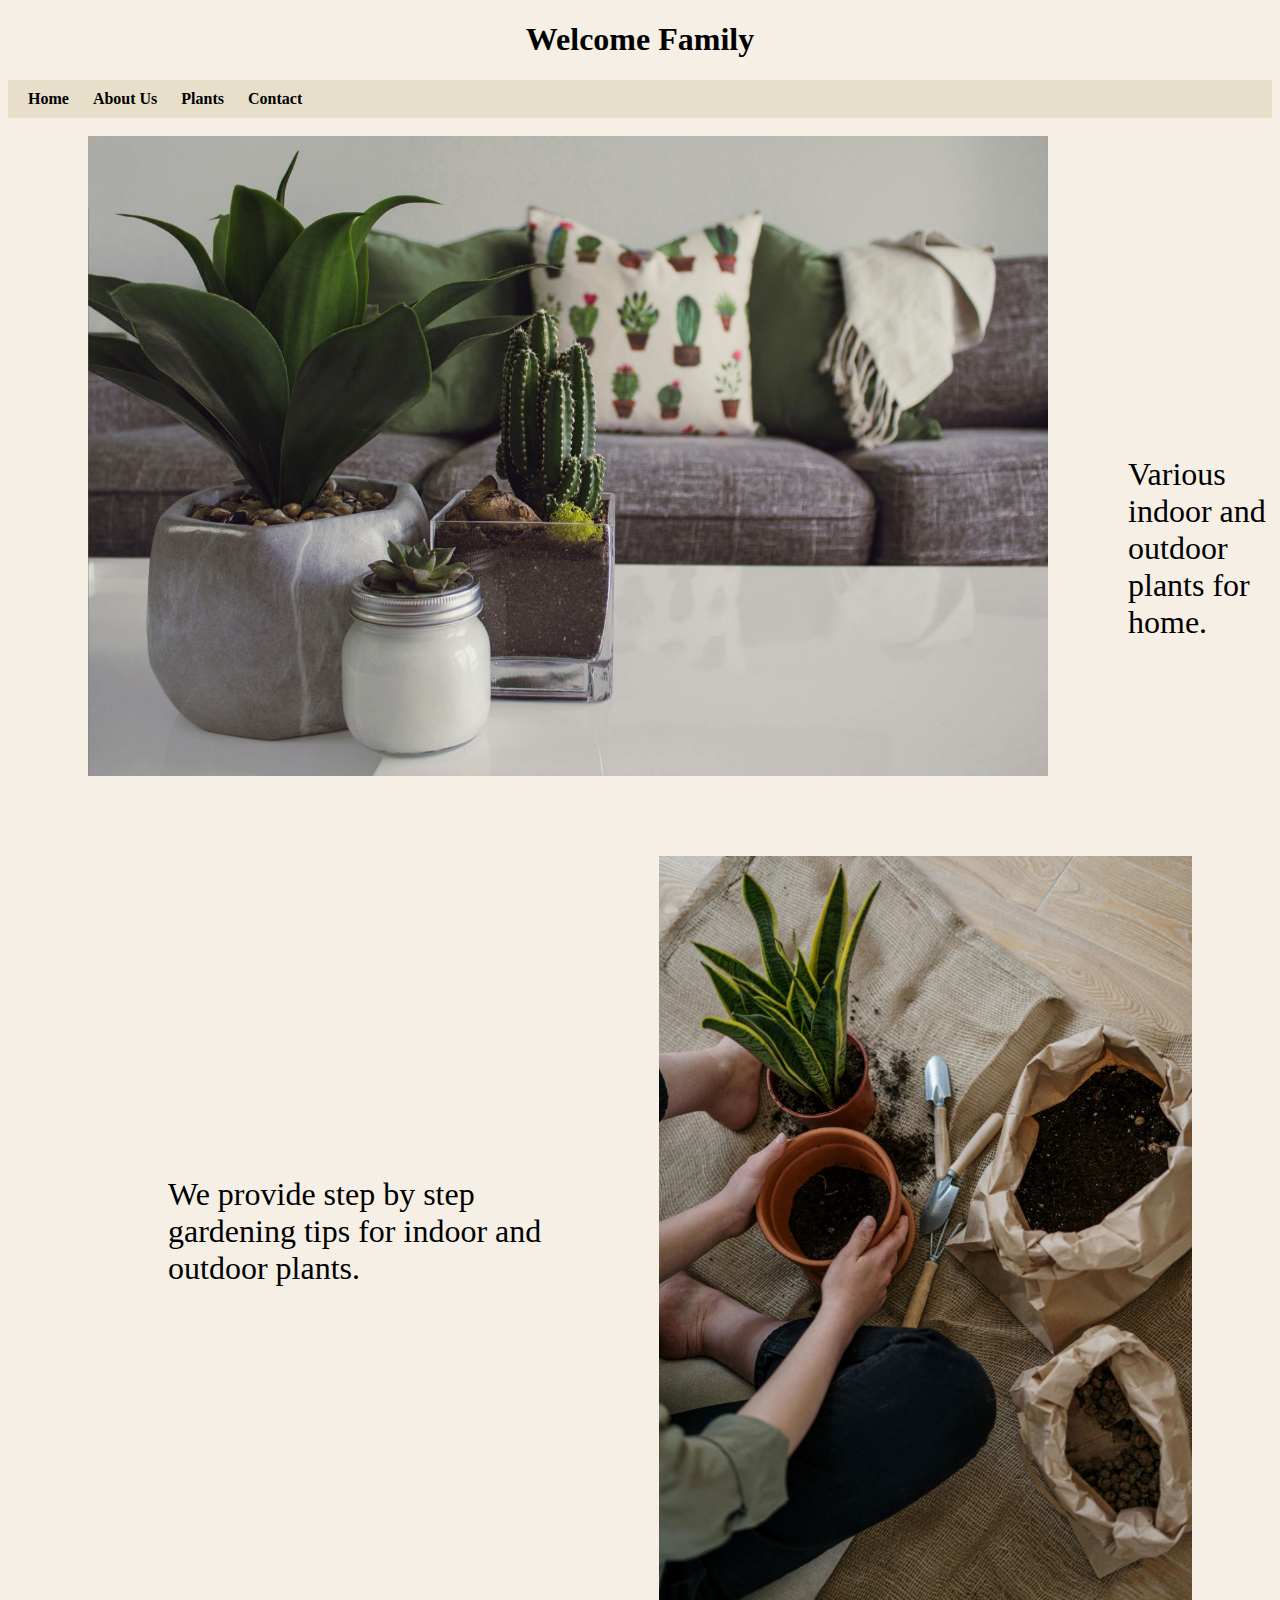
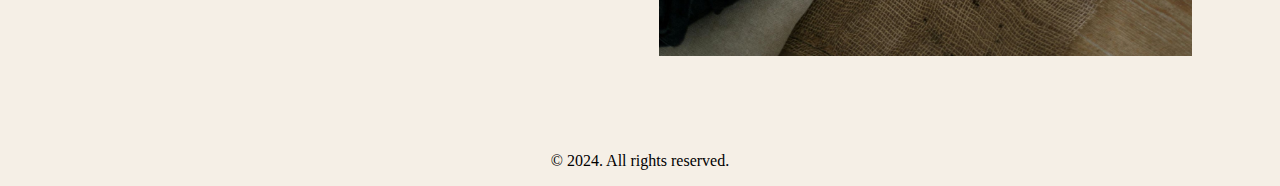
==== index.html @ 289990fc "Add files via upload" ====
<!DOCTYPE html>
<html lang="en">
<head>
    <meta charset="UTF-8">
    <meta name="viewport" content="width=device-width, initial-scale=1.0">
    <title>Gardentips.com</title>
    <link rel="stylesheet" href="./style.css">
</head>
<body>
    <h1 id="head">Welcome Family</h1>
    <nav>
        <ul>
          <li><a href="./index.html">Home</a></li>
          <li><a href="./public/about.html">About Us</a></li>
          <li><a href="./public/plants.html">Plants</a></li>
          <li><a href="./public/contact.html">Contact</a></li>
        </ul>
      </nav>
    <br>
    
  
    <div class="first-image">
        <img src="./assets/images/web1.jpg" alt="Indoor Plants">
        <p>Various indoor and outdoor plants for home.</p>
    </div>
    
    <div class="second-image">
        <img src="./assets/images/web2.jpg" alt="Gardening Tips">
        <p>We provide step by step gardening tips for indoor and outdoor plants.</p>
    </div>

    <footer>
        <p>&copy; 2024. All rights reserved.</p>
    </footer>
</body>
</html>
---- style.css ----
html {
    font-size: 1rem;
    font-family: 'Avenir Next LT Pro',Times New Roman, serif;
    background-color: #F5EFE6;
    
}


#head {
    text-align: center;
}

nav {
    background-color: #E8DFCA;  
    display: flex;  
    justify-content: space-between;  
    padding: 10px 20px; 
  }
  
  nav ul {
    list-style: none;  
    margin: 0;  
    padding: 0;  
  }
  
  nav li {
    display: inline-block;  
    margin-right: 20px;  
  }
  
  nav a {
    text-decoration: none;
    color: black;  
    font-weight: bold;  
  }
  
  nav a:hover {  
    color: #4F6F52;  
  }


  .first-image {
    overflow: hidden;  
  }
  
  .first-image img {
    float: left;  
    margin: 0 5rem 5rem 5rem; 
    max-width: 60rem;
    max-height: 50rem;
  }
  
  .first-image p {
    padding-top: 10rem;
    margin: 10rem 0 10rem 10rem; 
    font-size: 2rem;
  }

  .second-image {
    overflow: hidden;  
  }
  
  .second-image img {
    float: right;  
    margin: 0 5rem 5rem 5rem;  
    max-width: 60rem;
    max-height: 50rem;
  }
  
  .second-image p {
    padding-top: 10rem;
    font-size: 2rem;
    margin: 10rem 0 10rem 10rem; 
  }

  footer {
    text-align: center;
  }
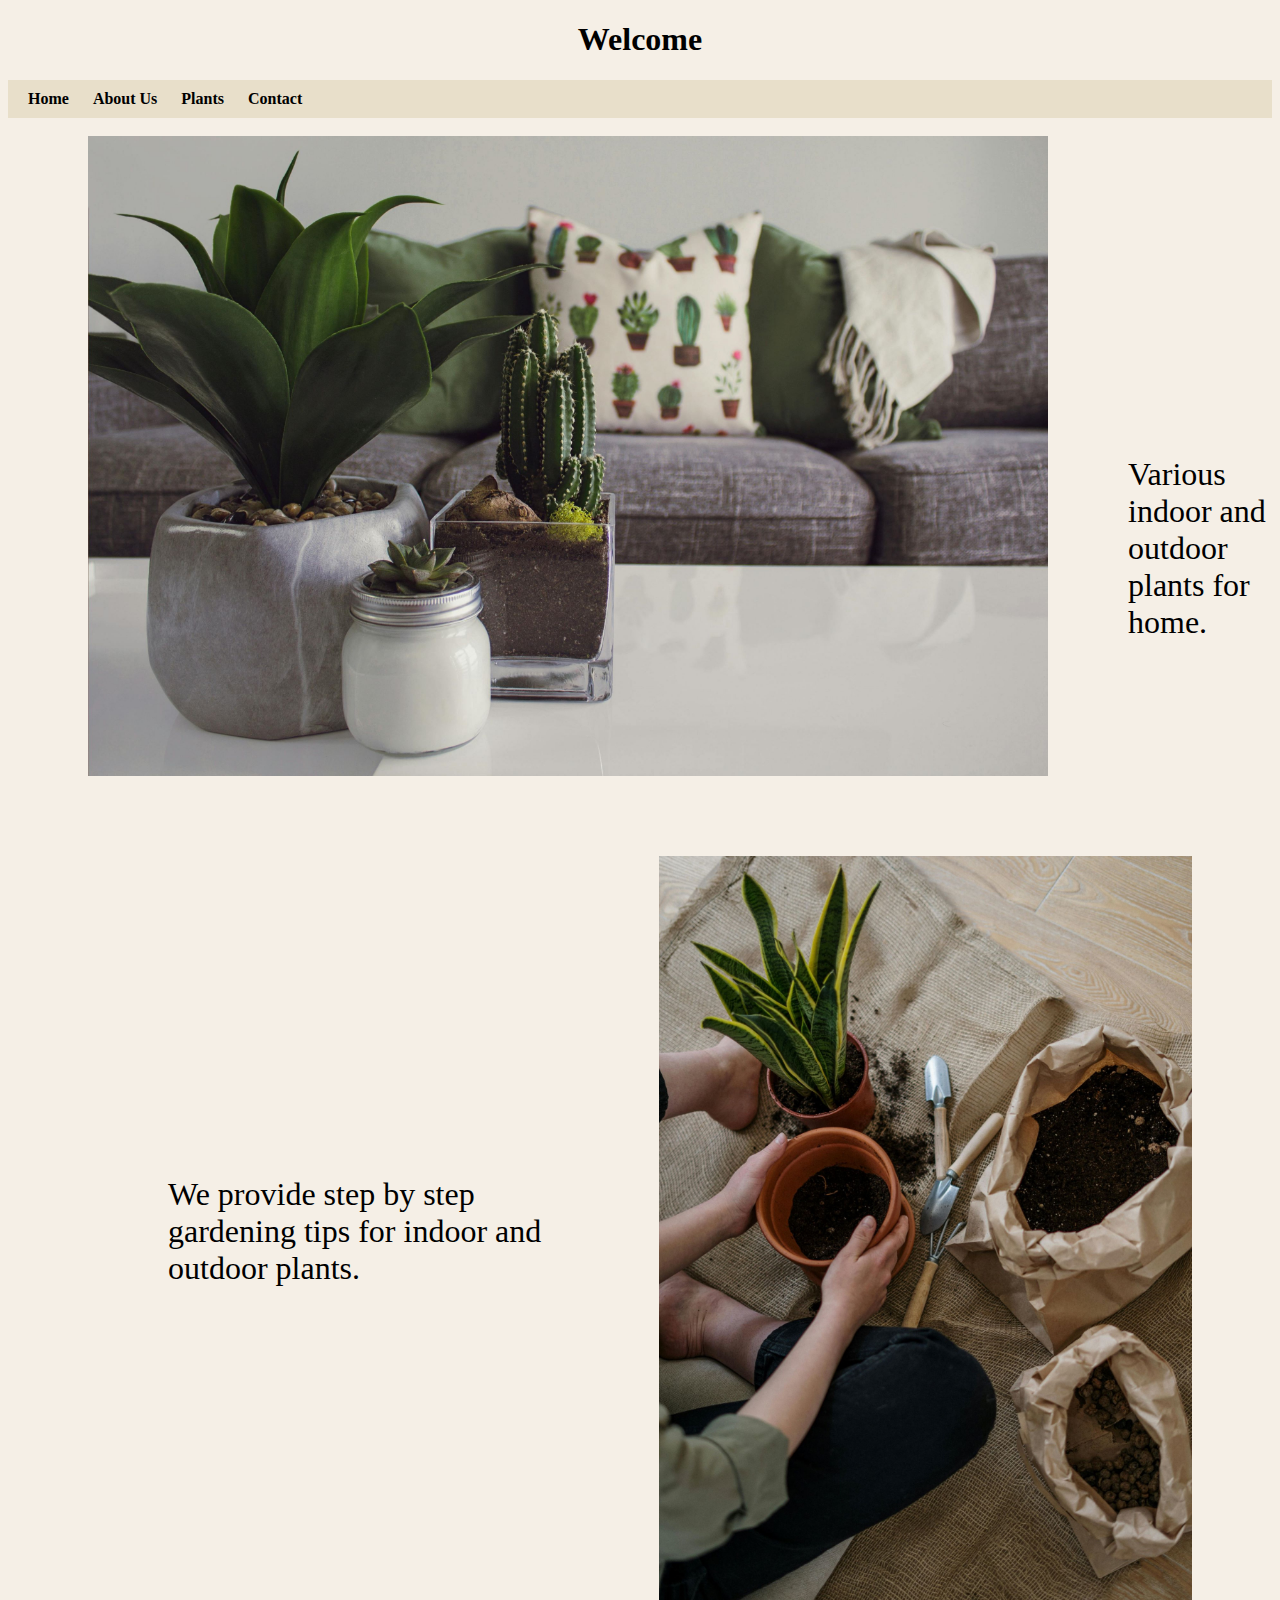
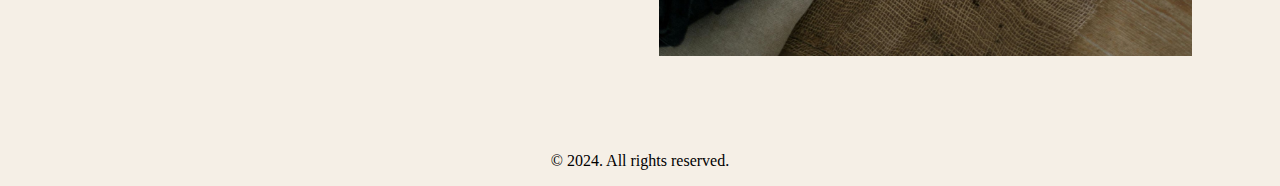
==== commit 0728f9c9: "Update index.html" ====
--- a/index.html
+++ b/index.html
@@ -7,7 +7,7 @@
     <link rel="stylesheet" href="./style.css">
 </head>
 <body>
-    <h1 id="head">Welcome Family</h1>
+    <h1 id="head">Welcome</h1>
     <nav>
         <ul>
           <li><a href="./index.html">Home</a></li>
@@ -33,4 +33,4 @@
         <p>&copy; 2024. All rights reserved.</p>
     </footer>
 </body>
-</html>+</html>
